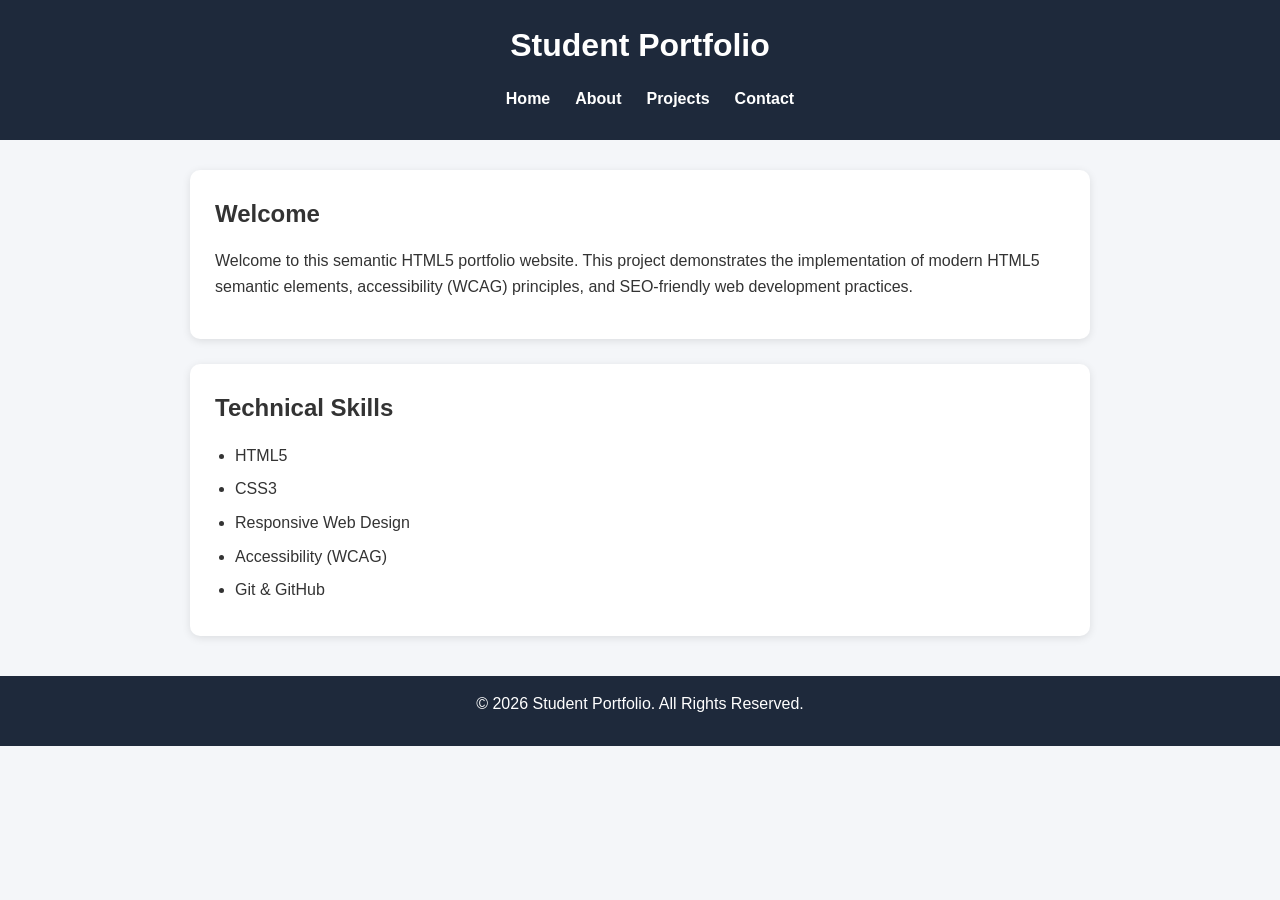
==== index.html @ 6325af4d "Initial commit" ====
<!DOCTYPE html>
<html lang="en">

<head>
    <meta charset="UTF-8">
    <meta name="viewport" content="width=device-width, initial-scale=1.0">

    <!-- SEO Meta Tags -->
    <title>Student Portfolio | Home</title>
    <meta name="description" content="A semantic HTML5 portfolio website demonstrating accessibility and SEO best practices.">
    <meta name="keywords" content="Portfolio, HTML5, Accessibility, SEO, Student">
    <meta name="author" content="Student">

    <link rel="stylesheet" href="css/style.css">
</head>

<body>

    <header>

        <h1>Student Portfolio</h1>

        <nav aria-label="Main Navigation">

            <ul>

                <li><a href="index.html">Home</a></li>

                <li><a href="about.html">About</a></li>

                <li><a href="projects.html">Projects</a></li>

                <li><a href="contact.html">Contact</a></li>

            </ul>

        </nav>

    </header>

    <main>

        <section aria-labelledby="welcome">

            <h2 id="welcome">Welcome</h2>

            <p>
                Welcome to this semantic HTML5 portfolio website. This project
                demonstrates the implementation of modern HTML5 semantic
                elements, accessibility (WCAG) principles, and SEO-friendly
                web development practices.
            </p>

        </section>

        <section aria-labelledby="skills">

            <h2 id="skills">Technical Skills</h2>

            <ul>

                <li>HTML5</li>

                <li>CSS3</li>

                <li>Responsive Web Design</li>

                <li>Accessibility (WCAG)</li>

                <li>Git & GitHub</li>

            </ul>

        </section>

    </main>

    <footer>

        <p>&copy; 2026 Student Portfolio. All Rights Reserved.</p>

    </footer>

</body>

</html>
---- css/style.css ----
/* Reset */

*{
    margin:0;
    padding:0;
    box-sizing:border-box;
}

/* Body */

body{

    font-family:Arial, Helvetica, sans-serif;
    line-height:1.6;
    background:#f4f6f9;
    color:#333;

}

/* Header */

header{

    background:#1e293b;
    color:white;
    padding:20px;

}

header h1{

    text-align:center;
    margin-bottom:15px;

}

/* Navigation */

nav ul{

    display:flex;
    justify-content:center;
    list-style:none;
    gap:25px;
    flex-wrap:wrap;

}

nav a{

    color:white;
    text-decoration:none;
    font-weight:bold;

}

nav a:hover,
nav a:focus{

    color:#38bdf8;

}

/* Main */

main{

    width:85%;
    max-width:900px;
    margin:30px auto;

}

section,
article,
aside{

    background:white;
    padding:25px;
    margin-bottom:25px;
    border-radius:10px;
    box-shadow:0 2px 8px rgba(0,0,0,0.1);

}

h2{

    margin-bottom:15px;

}

h3{

    margin-bottom:10px;

}

p{

    margin-bottom:15px;

}

ul{

    margin-left:20px;

}

li{

    margin-bottom:8px;

}

/* Contact Form */

form{

    display:flex;
    flex-direction:column;

}

label{

    margin-top:15px;
    margin-bottom:5px;
    font-weight:bold;

}

input,
textarea{

    padding:10px;
    border:1px solid #ccc;
    border-radius:5px;
    font-size:16px;

}

input:focus,
textarea:focus{

    outline:3px solid #38bdf8;

}

button{

    margin-top:20px;
    padding:12px;
    background:#1e293b;
    color:white;
    border:none;
    border-radius:5px;
    cursor:pointer;
    font-size:16px;

}

button:hover{

    background:#334155;

}

/* Footer */

footer{

    background:#1e293b;
    color:white;
    text-align:center;
    padding:15px;
    margin-top:40px;

}

/* Responsive */

@media(max-width:768px){

nav ul{

flex-direction:column;
align-items:center;

}

main{

width:95%;

}

}
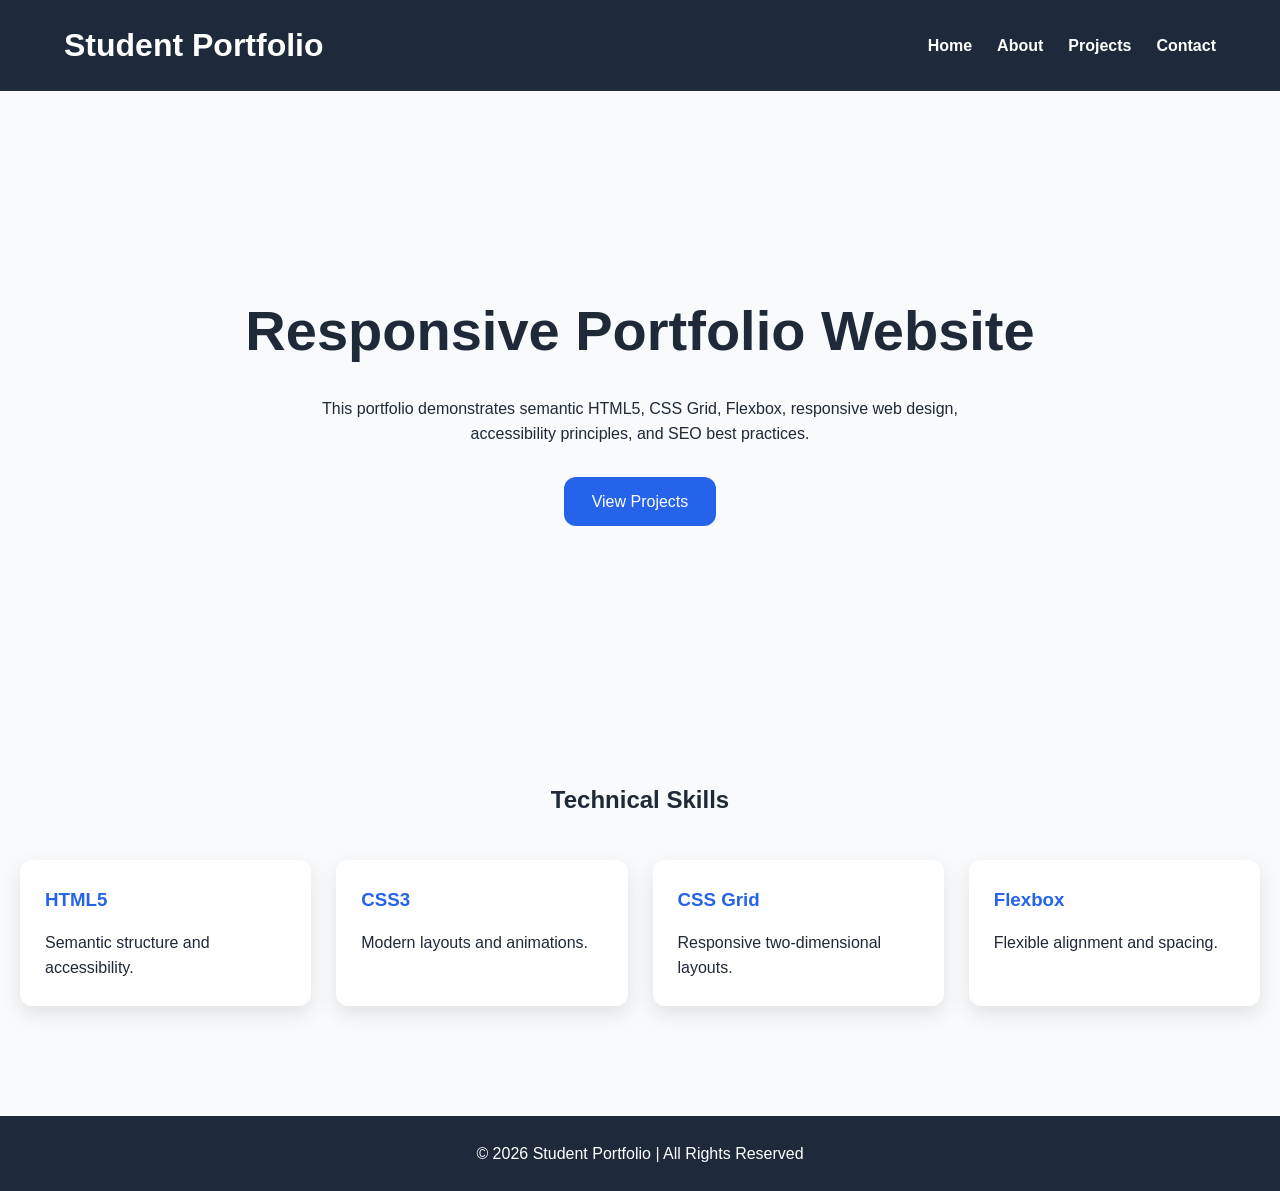
==== commit de4e4c17: "Advanced CSS3 Responsive Portfolio" ====
--- a/index.html
+++ b/index.html
@@ -2,74 +2,110 @@
 <html lang="en">
 
 <head>
+
     <meta charset="UTF-8">
     <meta name="viewport" content="width=device-width, initial-scale=1.0">
 
-    <!-- SEO Meta Tags -->
     <title>Student Portfolio | Home</title>
-    <meta name="description" content="A semantic HTML5 portfolio website demonstrating accessibility and SEO best practices.">
-    <meta name="keywords" content="Portfolio, HTML5, Accessibility, SEO, Student">
-    <meta name="author" content="Student">
+
+    <meta name="description"
+        content="Responsive Student Portfolio using HTML5, CSS3, Grid, Flexbox and Accessibility.">
 
     <link rel="stylesheet" href="css/style.css">
+
 </head>
 
 <body>
 
     <header>
 
-        <h1>Student Portfolio</h1>
+        <div class="container navbar">
 
-        <nav aria-label="Main Navigation">
+            <h1>Student Portfolio</h1>
 
-            <ul>
+            <nav aria-label="Main Navigation">
 
-                <li><a href="index.html">Home</a></li>
+                <ul>
 
-                <li><a href="about.html">About</a></li>
+                    <li><a href="index.html">Home</a></li>
 
-                <li><a href="projects.html">Projects</a></li>
+                    <li><a href="about.html">About</a></li>
 
-                <li><a href="contact.html">Contact</a></li>
+                    <li><a href="projects.html">Projects</a></li>
 
-            </ul>
+                    <li><a href="contact.html">Contact</a></li>
 
-        </nav>
+                </ul>
+
+            </nav>
+
+        </div>
 
     </header>
 
     <main>
 
-        <section aria-labelledby="welcome">
+        <section class="hero">
 
-            <h2 id="welcome">Welcome</h2>
+            <div class="hero-content">
 
-            <p>
-                Welcome to this semantic HTML5 portfolio website. This project
-                demonstrates the implementation of modern HTML5 semantic
-                elements, accessibility (WCAG) principles, and SEO-friendly
-                web development practices.
-            </p>
+                <h2>Responsive Portfolio Website</h2>
+
+                <p>
+
+                    This portfolio demonstrates semantic HTML5,
+                    CSS Grid, Flexbox, responsive web design,
+                    accessibility principles, and SEO best practices.
+
+                </p>
+
+                <a href="projects.html" class="btn">
+                    View Projects
+                </a>
+
+            </div>
 
         </section>
 
-        <section aria-labelledby="skills">
+        <section class="skills">
 
-            <h2 id="skills">Technical Skills</h2>
+            <h2>Technical Skills</h2>
 
-            <ul>
+            <div class="grid">
 
-                <li>HTML5</li>
+                <div class="card">
 
-                <li>CSS3</li>
+                    <h3>HTML5</h3>
 
-                <li>Responsive Web Design</li>
+                    <p>Semantic structure and accessibility.</p>
 
-                <li>Accessibility (WCAG)</li>
+                </div>
 
-                <li>Git & GitHub</li>
+                <div class="card">
 
-            </ul>
+                    <h3>CSS3</h3>
+
+                    <p>Modern layouts and animations.</p>
+
+                </div>
+
+                <div class="card">
+
+                    <h3>CSS Grid</h3>
+
+                    <p>Responsive two-dimensional layouts.</p>
+
+                </div>
+
+                <div class="card">
+
+                    <h3>Flexbox</h3>
+
+                    <p>Flexible alignment and spacing.</p>
+
+                </div>
+
+            </div>
 
         </section>
 
@@ -77,7 +113,7 @@
 
     <footer>
 
-        <p>&copy; 2026 Student Portfolio. All Rights Reserved.</p>
+        <p>© 2026 Student Portfolio | All Rights Reserved</p>
 
     </footer>
 
--- a/css/style.css
+++ b/css/style.css
@@ -1,4 +1,29 @@
-/* Reset */
+/* =========================
+   CSS VARIABLES
+========================= */
+
+:root{
+    --primary:#2563eb;
+    --secondary:#1e293b;
+    --background:#f8fafc;
+    --surface:#ffffff;
+    --text:#1f2937;
+    --light:#ffffff;
+    --shadow:0 8px 20px rgba(0,0,0,.1);
+    --radius:12px;
+}
+
+/* Dark Theme Variables (Ready to Use) */
+.dark-theme{
+    --background:#0f172a;
+    --surface:#1e293b;
+    --text:#f8fafc;
+    --secondary:#0f172a;
+}
+
+/* =========================
+   RESET
+========================= */
 
 *{
     margin:0;
@@ -6,193 +31,269 @@
     box-sizing:border-box;
 }
 
-/* Body */
+html{
+    scroll-behavior:smooth;
+}
 
 body{
-
     font-family:Arial, Helvetica, sans-serif;
+    background:var(--background);
+    color:var(--text);
     line-height:1.6;
-    background:#f4f6f9;
-    color:#333;
-
-}
-
-/* Header */
+}
+
+/* =========================
+   CONTAINER
+========================= */
+
+.container{
+    width:90%;
+    max-width:1200px;
+    margin:auto;
+}
+
+/* =========================
+   HEADER
+========================= */
 
 header{
-
-    background:#1e293b;
-    color:white;
-    padding:20px;
-
-}
-
-header h1{
-
-    text-align:center;
-    margin-bottom:15px;
-
-}
-
-/* Navigation */
+    background:var(--secondary);
+    color:white;
+    position:sticky;
+    top:0;
+    z-index:100;
+}
+
+.navbar{
+    display:flex;
+    justify-content:space-between;
+    align-items:center;
+    padding:20px 0;
+}
 
 nav ul{
-
     display:flex;
-    justify-content:center;
     list-style:none;
     gap:25px;
-    flex-wrap:wrap;
-
 }
 
 nav a{
-
     color:white;
     text-decoration:none;
     font-weight:bold;
-
-}
-
-nav a:hover,
-nav a:focus{
-
+    transition:.3s;
+}
+
+nav a:hover{
     color:#38bdf8;
-
-}
-
-/* Main */
-
-main{
-
-    width:85%;
-    max-width:900px;
-    margin:30px auto;
-
-}
-
-section,
-article,
-aside{
-
-    background:white;
+}
+
+/* =========================
+   HERO
+========================= */
+
+.hero{
+    display:grid;
+    place-items:center;
+    min-height:70vh;
+    text-align:center;
+    padding:40px 20px;
+}
+
+.hero-content h2{
+    font-size:3rem;
+    margin-bottom:20px;
+}
+
+.hero-content p{
+    max-width:700px;
+    margin:auto;
+    margin-bottom:30px;
+}
+
+/* =========================
+   BUTTON
+========================= */
+
+.btn{
+    display:inline-block;
+    padding:12px 28px;
+    background:var(--primary);
+    color:white;
+    text-decoration:none;
+    border:none;
+    border-radius:var(--radius);
+    cursor:pointer;
+    transition:.3s;
+}
+
+.btn:hover{
+    transform:translateY(-3px);
+    background:#1d4ed8;
+}
+
+/* =========================
+   SECTIONS
+========================= */
+
+section{
+    padding:60px 20px;
+}
+
+section h2{
+    text-align:center;
+    margin-bottom:40px;
+}
+
+/* =========================
+   GRID
+========================= */
+
+.grid{
+    display:grid;
+    grid-template-columns:repeat(auto-fit,minmax(220px,1fr));
+    gap:25px;
+}
+
+.about-grid{
+    display:grid;
+    grid-template-columns:repeat(auto-fit,minmax(250px,1fr));
+    gap:25px;
+}
+
+.project-grid{
+    display:grid;
+    grid-template-columns:repeat(auto-fit,minmax(280px,1fr));
+    gap:30px;
+}
+
+/* =========================
+   CARDS
+========================= */
+
+.card{
+    background:var(--surface);
     padding:25px;
-    margin-bottom:25px;
-    border-radius:10px;
-    box-shadow:0 2px 8px rgba(0,0,0,0.1);
-
-}
-
-h2{
-
+    border-radius:var(--radius);
+    box-shadow:var(--shadow);
+    transition:.3s;
+}
+
+.card:hover{
+    transform:translateY(-8px);
+}
+
+.card h3{
     margin-bottom:15px;
-
-}
-
-h3{
-
-    margin-bottom:10px;
-
-}
-
-p{
-
-    margin-bottom:15px;
-
-}
-
-ul{
-
-    margin-left:20px;
-
-}
-
-li{
-
-    margin-bottom:8px;
-
-}
-
-/* Contact Form */
+    color:var(--primary);
+}
+
+.card a{
+    display:inline-block;
+    margin-top:15px;
+    text-decoration:none;
+    color:var(--primary);
+    font-weight:bold;
+}
+
+/* =========================
+   FORM
+========================= */
 
 form{
-
+    max-width:700px;
+    margin:auto;
     display:flex;
     flex-direction:column;
-
+    gap:18px;
 }
 
 label{
-
-    margin-top:15px;
-    margin-bottom:5px;
     font-weight:bold;
-
 }
 
 input,
 textarea{
-
-    padding:10px;
+    padding:14px;
     border:1px solid #ccc;
-    border-radius:5px;
+    border-radius:8px;
     font-size:16px;
-
 }
 
 input:focus,
 textarea:focus{
-
-    outline:3px solid #38bdf8;
-
-}
-
-button{
-
-    margin-top:20px;
-    padding:12px;
-    background:#1e293b;
-    color:white;
-    border:none;
-    border-radius:5px;
-    cursor:pointer;
-    font-size:16px;
-
-}
-
-button:hover{
-
-    background:#334155;
-
-}
-
-/* Footer */
+    outline:none;
+    border-color:var(--primary);
+    box-shadow:0 0 6px rgba(37,99,235,.4);
+}
+
+/* =========================
+   FOOTER
+========================= */
 
 footer{
-
-    background:#1e293b;
+    background:var(--secondary);
     color:white;
     text-align:center;
-    padding:15px;
-    margin-top:40px;
-
-}
-
-/* Responsive */
+    padding:25px;
+    margin-top:50px;
+}
+
+/* =========================
+   TABLET
+========================= */
 
 @media(max-width:768px){
 
+.navbar{
+    flex-direction:column;
+    gap:20px;
+}
+
 nav ul{
-
-flex-direction:column;
-align-items:center;
-
-}
-
-main{
-
-width:95%;
-
+    flex-wrap:wrap;
+    justify-content:center;
+}
+
+.hero-content h2{
+    font-size:2.2rem;
+}
+
+}
+
+/* =========================
+   MOBILE
+========================= */
+
+@media(max-width:480px){
+
+.hero-content h2{
+    font-size:1.8rem;
+}
+
+.hero-content p{
+    font-size:15px;
+}
+
+nav ul{
+    flex-direction:column;
+    gap:12px;
+}
+
+.btn{
+    width:100%;
+}
+
+}
+
+/* =========================
+   DESKTOP
+========================= */
+
+@media(min-width:1024px){
+
+.hero-content h2{
+    font-size:3.5rem;
 }
 
 }
